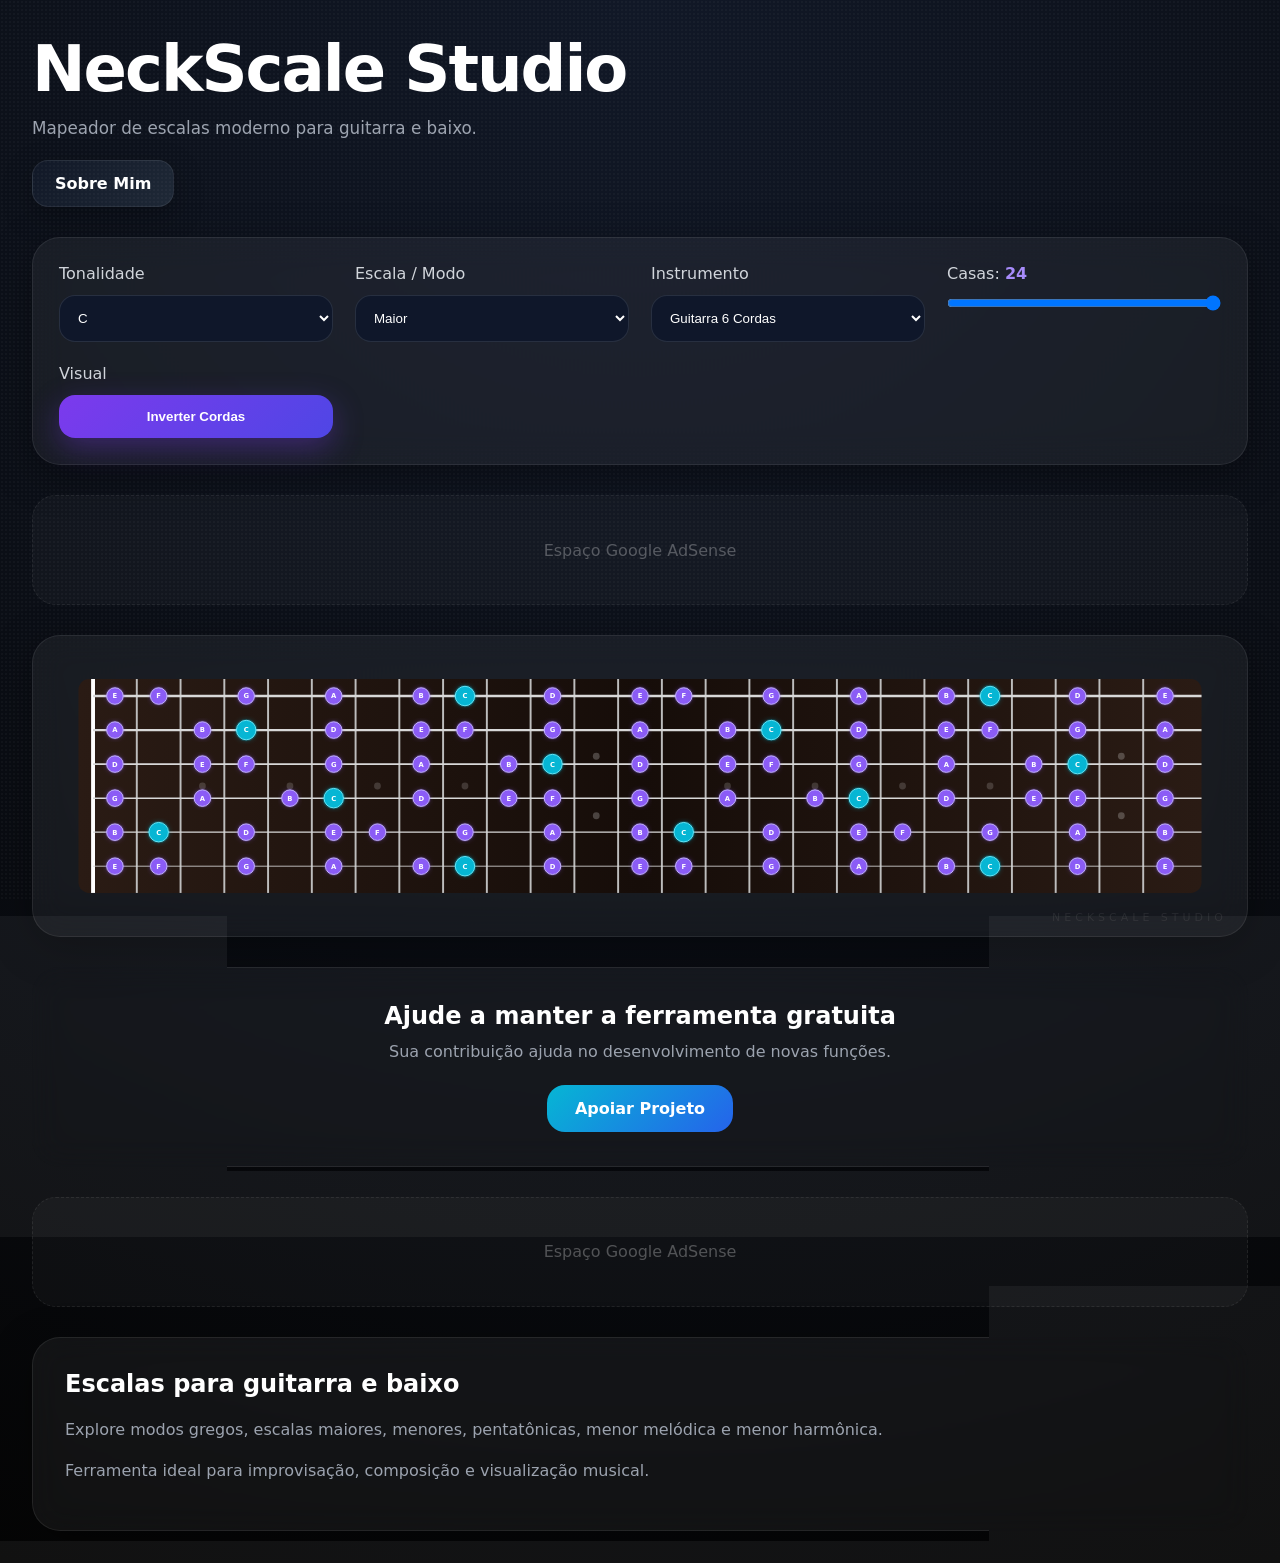
==== index.html @ 39ce0e80 "Primeira versão NeckScale Studio" ====
<!DOCTYPE html>
<html lang="pt-BR">
<head>

  <meta charset="UTF-8" />

  <link
  rel="icon"
  type="image/x-icon"
  href="favicon.ico"
/>

  <meta
    name="viewport"
    content="width=device-width, initial-scale=1.0"
  />

  <!-- SEO -->

  <title>
    NeckScale Studio | Mapeador de Escalas
  </title>

 <!-- SEO -->

  <title>
    NeckScale Studio | Escalas para Guitarra e Baixo
  </title>

  <meta
    name="description"
    content="Mapeador moderno de escalas para guitarra e baixo."
  />

  <meta
    name="keywords"
    content="escalas guitarra, modos gregos, fretboard, guitarra moderna"
  />

  <meta
    name="author"
    content="Tony"
  />

  <meta
    name="robots"
    content="index, follow"
  />

  <!-- OPEN GRAPH -->

  <meta
    property="og:title"
    content="NeckScale Studio"
  />

  <meta
    property="og:description"
    content="Mapeador moderno de escalas para guitarra e baixo."
  />

  <meta
    property="og:type"
    content="website"
  />

  <meta
    property="og:url"
    content="https://neckscalestudio.com.br/"
  />

  <meta
    property="og:image"
    content="https://neckscalestudio.com.br/assets/preview.jpg"
  />

  <!-- CANONICAL -->

  <link
    rel="canonical"
    href="https://neckscalestudio.com.br/"
  />

  <!-- FAVICON -->

  <link
    rel="icon"
    type="image/x-icon"
    href="favicon.ico"
  />

  <link
    rel="stylesheet"
    href="style.css"
  />

</head>
<body>

  <div class="noise"></div>

  <div class="app">

    <!-- HERO -->

    <header class="hero">

      <h1>NeckScale Studio</h1>

      <p>
        Mapeador de escalas moderno
        para guitarra e baixo.
      </p>
      <div class="hero-buttons">

      <a
        href="pages/sobre.html"
        class="about-btn"
      >
        Sobre Mim
      </a>

      </div>

    </header>


    <!-- CONTROLES -->

    <section class="controls glass">

      <div class="control-group">

        <label>Tonalidade</label>

        <select id="keySelect"></select>

      </div>

      <div class="control-group">

        <label>Escala / Modo</label>

        <select id="scaleSelect"></select>

      </div>

      <div class="control-group">

        <label>Instrumento</label>

        <select id="instrumentSelect">

          <option value="guitar6">
            Guitarra 6 Cordas
          </option>

          <option value="guitar7">
            Guitarra 7 Cordas
          </option>

          <option value="bass4">
            Baixo 4 Cordas
          </option>

        </select>

      </div>

      <div class="control-group">

        <label>
          Casas:
          <span id="fretValue">24</span>
        </label>

        <input
          type="range"
          min="12"
          max="24"
          value="24"
          id="fretCount"
        />

      </div>

      <div class="control-group">

        <label>Visual</label>

        <button
          id="invertStringsBtn"
          class="invert-btn"
        >
          Inverter Cordas
        </button>

      </div>

    </section>


    <!-- ===================== -->
    <!-- ADSENSE TOPO -->
    <!-- COLE O CÓDIGO AQUI -->
    <!-- ===================== -->

    <section class="ad-section">

      <div class="ad-placeholder">

        Espaço Google AdSense

      </div>

    </section>


    <!-- BRAÇO -->

    <section class="neck-wrapper glass">

      <div class="neck-scroll">

        <svg id="fretboard"></svg>

      </div>

      <div class="watermark">
        NECKSCALE STUDIO
      </div>

    </section>


    <!-- CONTRIBUIÇÃO -->

    <section class="support-section">

      <div class="support-card glass">

        <h3>
          Ajude a manter a ferramenta gratuita
        </h3>

        <p>
          Sua contribuição ajuda no
          desenvolvimento de novas funções.
        </p>

        <a
          href="https://apoia.se/neckscalestudio"
          target="_blank"
          class="support-btn"
        >
          Apoiar Projeto
        </a>

      </div>

    </section>


    <!-- ===================== -->
    <!-- ADSENSE FOOTER -->
    <!-- COLE O CÓDIGO AQUI -->
    <!-- ===================== -->

    <section class="ad-section">

      <div class="ad-placeholder">

        Espaço Google AdSense

      </div>

    </section>


    <!-- SEO CONTENT -->

    <section class="seo-content glass">

      <h2>
        Escalas para guitarra e baixo
      </h2>

      <p>
        Explore modos gregos, escalas
        maiores, menores, pentatônicas,
        menor melódica e menor harmônica.
      </p>

      <p>
        Ferramenta ideal para improvisação,
        composição e visualização musical.
      </p>

    </section>

  </div>

  <script src="script.js"></script>

</body>
</html>
---- style.css ----
:root{

  --bg:#05060a;

  --panel:
    rgba(255,255,255,.05);

  --border:
    rgba(255,255,255,.08);

  --text:#ffffff;

  --muted:#9ca3af;

  --purple:#8b5cf6;

  --cyan:#06b6d4;

}


/* =========================
   RESET
========================= */

*{

  margin:0;
  padding:0;

  box-sizing:border-box;

  -webkit-user-drag:none;

}


/* =========================
   BODY
========================= */

html,
body{

  width:100%;

  min-height:100%;

  overflow-x:hidden;

  background:
    radial-gradient(
      circle at top,
      #111827 0%,
      #050505 100%
    );

  color:var(--text);

  font-family:
    Inter,
    system-ui,
    sans-serif;

}


body{

  padding:32px;

}


/* =========================
   NOISE
========================= */

.noise{

  position:fixed;

  inset:0;

  opacity:.03;

  pointer-events:none;

  background-image:
    radial-gradient(
      #ffffff 1px,
      transparent 1px
    );

  background-size:4px 4px;

}


/* =========================
   APP
========================= */

.app{

  width:100%;

  max-width:1500px;

  margin:auto;

}


/* =========================
   HERO
========================= */

.hero{

  display:flex;

  flex-direction:column;

  align-items:flex-start;

  gap:12px;

  margin-bottom:30px;

}


.hero h1{

  font-size:
    clamp(2.4rem,5vw,4.5rem);

  letter-spacing:-2px;

}


.hero p{

  color:var(--muted);

  font-size:1.05rem;

}


/* =========================
   GLASS
========================= */

.glass{

  background:var(--panel);

  border:
    1px solid var(--border);

  backdrop-filter:blur(16px);

  border-radius:28px;

  box-shadow:
    0 10px 40px rgba(0,0,0,.35);

}


/* =========================
   CONTROLS
========================= */

.controls{

  display:grid;

  grid-template-columns:
    repeat(auto-fit,minmax(220px,1fr));

  gap:22px;

  padding:26px;

  margin-bottom:30px;

}


.control-group{

  display:flex;

  flex-direction:column;

  gap:12px;

}


.control-group label{

  color:#d1d5db;

}


/* =========================
   INPUTS
========================= */

select,
input[type="range"]{

  width:100%;

}


select{

  background:#0f172a;

  color:white;

  border:
    1px solid rgba(255,255,255,.1);

  border-radius:16px;

  padding:14px;

  outline:none;

  transition:.25s;

}


select:hover{

  border-color:#8b5cf6;

}


/* =========================
   BUTTON
========================= */

.invert-btn{

  border:none;

  outline:none;

  cursor:pointer;

  padding:14px 18px;

  border-radius:16px;

  color:white;

  font-weight:700;

  background:
    linear-gradient(
      135deg,
      #7c3aed,
      #4f46e5
    );

  transition:.25s;

  box-shadow:
    0 10px 30px
    rgba(124,58,237,.35);

}


.invert-btn:hover{

  transform:translateY(-2px);

}


/* =========================
   FRET VALUE
========================= */

#fretValue{

  color:#a78bfa;

  font-weight:700;

}


/* =========================
   NECK
========================= */

.neck-wrapper{

  position:relative;

  overflow:hidden;

  padding:26px;

}


.neck-scroll{

  width:100%;

  overflow:hidden;

}


#fretboard{

  width:100%;

  height:auto;

  display:block;

}


/* =========================
   WATERMARK
========================= */

.watermark{

  position:absolute;

  right:20px;
  bottom:12px;

  opacity:.07;

  letter-spacing:4px;

  font-size:11px;

  pointer-events:none;

}


/* =========================
   ADSENSE
========================= */

.ad-section{

  margin:30px 0;

}


.ad-placeholder{

  width:100%;

  min-height:110px;

  border-radius:24px;

  display:flex;

  align-items:center;
  justify-content:center;

  background:
    rgba(255,255,255,.03);

  border:
    1px dashed rgba(255,255,255,.08);

  color:
    rgba(255,255,255,.28);

}


/* =========================
   SUPPORT
========================= */

.support-section{

  margin-top:30px;

}


.support-card{

  padding:34px;

  text-align:center;

}


.support-card h3{

  font-size:1.5rem;

  margin-bottom:12px;

}


.support-card p{

  color:var(--muted);

  margin-bottom:24px;

}


.support-btn{

  display:inline-flex;

  align-items:center;
  justify-content:center;

  padding:14px 28px;

  border-radius:18px;

  text-decoration:none;

  color:white;

  font-weight:700;

  background:
    linear-gradient(
      135deg,
      #06b6d4,
      #2563eb
    );

  transition:.25s;

}


.support-btn:hover{

  transform:translateY(-2px);

}


/* =========================
   SEO CONTENT
========================= */

.seo-content{

  margin-top:30px;

  padding:32px;

}


.seo-content h2{

  margin-bottom:18px;

}


.seo-content p{

  color:var(--muted);

  line-height:1.7;

  margin-bottom:14px;

}


/* =========================
   MOBILE
========================= */

@media(max-width:768px){

  body{

    padding:18px;

  }

  .controls{

    grid-template-columns:1fr;

  }

}


/* =========================
   HERO BUTTONS
========================= */

.hero-buttons{

  display:flex;

  align-items:center;

  gap:14px;

  margin-top:10px;

}


/* =========================
   ABOUT BUTTON
========================= */

.about-btn{

  display:inline-flex;

  align-items:center;
  justify-content:center;

  padding:13px 22px;

  border-radius:16px;

  text-decoration:none;

  color:white;

  font-weight:700;

  background:
    linear-gradient(
      135deg,
      #111827,
      #1f2937
    );

  border:
    1px solid rgba(255,255,255,.08);

  transition:.25s;

  box-shadow:
    0 10px 30px
    rgba(0,0,0,.25);

}


.about-btn:hover{

  transform:translateY(-2px);

  border-color:
    rgba(139,92,246,.45);

  box-shadow:
    0 14px 40px
    rgba(139,92,246,.18);

}



/* =========================
   ABOUT PAGE
========================= */

.about-page{

  display:grid;

  grid-template-columns:
    320px 1fr;

  gap:42px;

  padding:42px;

  margin-top:30px;

}


.about-photo-area{

  display:flex;

  align-items:flex-start;

  justify-content:center;

}


.about-photo{

  width:100%;

  max-width:300px;

  border-radius:28px;

  object-fit:cover;

  border:
    1px solid rgba(255,255,255,.08);

  box-shadow:
    0 20px 60px rgba(0,0,0,.45);

}


.about-content h1{

  font-size:
    clamp(2rem,5vw,4rem);

  margin-bottom:18px;

}


.about-content p{

  color:var(--muted);

  line-height:1.9;

  margin-bottom:18px;

}


.about-tag{

  display:inline-flex;

  padding:10px 16px;

  border-radius:999px;

  margin-bottom:22px;

  background:
    rgba(139,92,246,.12);

  border:
    1px solid rgba(139,92,246,.18);

  color:#c4b5fd;

  font-size:.82rem;

  letter-spacing:1px;

}


.about-list{

  display:grid;

  gap:12px;

  margin:26px 0;

}


.about-item{

  padding:14px 18px;

  border-radius:18px;

  background:
    rgba(255,255,255,.03);

  border:
    1px solid rgba(255,255,255,.05);

}


.about-final{

  margin-top:30px;

  font-size:1.08rem;

}


/* =========================
   SOCIAL
========================= */

.social-buttons{

  display:flex;

  flex-wrap:wrap;

  gap:14px;

  margin-top:30px;

}


.social-btn{

  display:inline-flex;

  align-items:center;
  justify-content:center;

  padding:14px 22px;

  border-radius:16px;

  text-decoration:none;

  color:white;

  font-weight:700;

  background:
    linear-gradient(
      135deg,
      #111827,
      #1f2937
    );

  border:
    1px solid rgba(255,255,255,.08);

  transition:.25s;

}


.social-btn:hover{

  transform:translateY(-2px);

  border-color:
    rgba(139,92,246,.35);

}


/* =========================
   CONTACT
========================= */

.contact-btn{

  border:none;

  outline:none;

  cursor:pointer;

  margin-top:26px;

  padding:16px 24px;

  border-radius:18px;

  color:white;

  font-weight:700;

  background:
    linear-gradient(
      135deg,
      #06b6d4,
      #2563eb
    );

  transition:.25s;

}


.contact-btn:hover{

  transform:translateY(-2px);

}


.back-btn{

  display:inline-flex;

  margin-top:22px;

  color:#9ca3af;

  text-decoration:none;

}


/* =========================
   MODAL
========================= */

.contact-modal{

  position:fixed;

  inset:0;

  display:flex;

  align-items:center;
  justify-content:center;

  background:
    rgba(0,0,0,.6);

  opacity:0;

  visibility:hidden;

  transition:.25s;

  z-index:999;

}


.show-modal{

  opacity:1;

  visibility:visible;

}


.contact-box{

  width:90%;

  max-width:420px;

  padding:34px;

  text-align:center;

}


.contact-box h2{

  margin-bottom:14px;

}


.contact-box p{

  color:var(--muted);

  margin-bottom:24px;

}


.close-modal{

  margin-top:18px;

  border:none;

  background:none;

  color:#9ca3af;

  cursor:pointer;

}


/* =========================
   MOBILE
========================= */

@media(max-width:900px){

  .about-page{

    grid-template-columns:1fr;

  }

  .about-photo-area{

    justify-content:flex-start;

  }

}
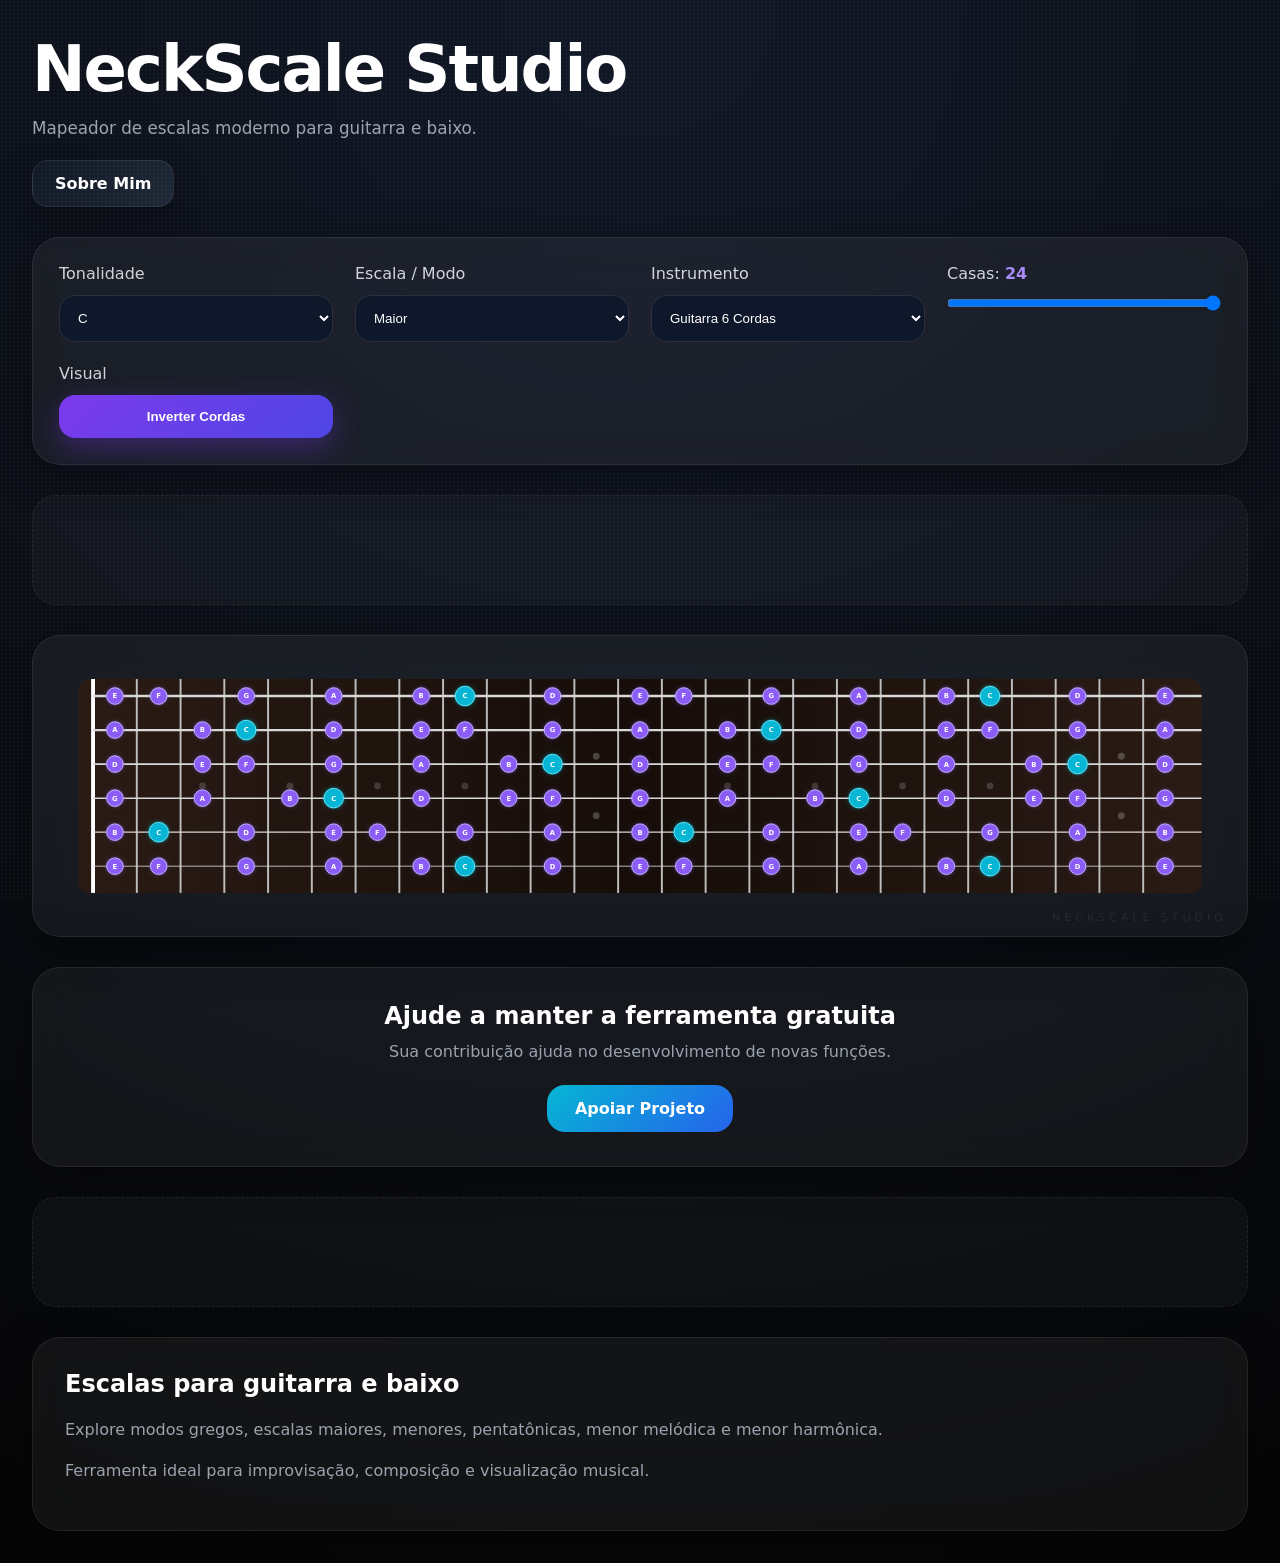
==== commit fe20ea57: "adsense" ====
--- a/index.html
+++ b/index.html
@@ -205,11 +205,14 @@
     <!-- COLE O CÓDIGO AQUI -->
     <!-- ===================== -->
 
+    
+
     <section class="ad-section">
 
       <div class="ad-placeholder">
 
-        Espaço Google AdSense
+        <script async src="https://pagead2.googlesyndication.com/pagead/js/adsbygoogle.js?client=ca-pub-6799094039723794"
+     crossorigin="anonymous"></script>
 
       </div>
 
@@ -270,7 +273,8 @@
 
       <div class="ad-placeholder">
 
-        Espaço Google AdSense
+        <script async src="https://pagead2.googlesyndication.com/pagead/js/adsbygoogle.js?client=ca-pub-6799094039723794"
+     crossorigin="anonymous"></script>
 
       </div>
 
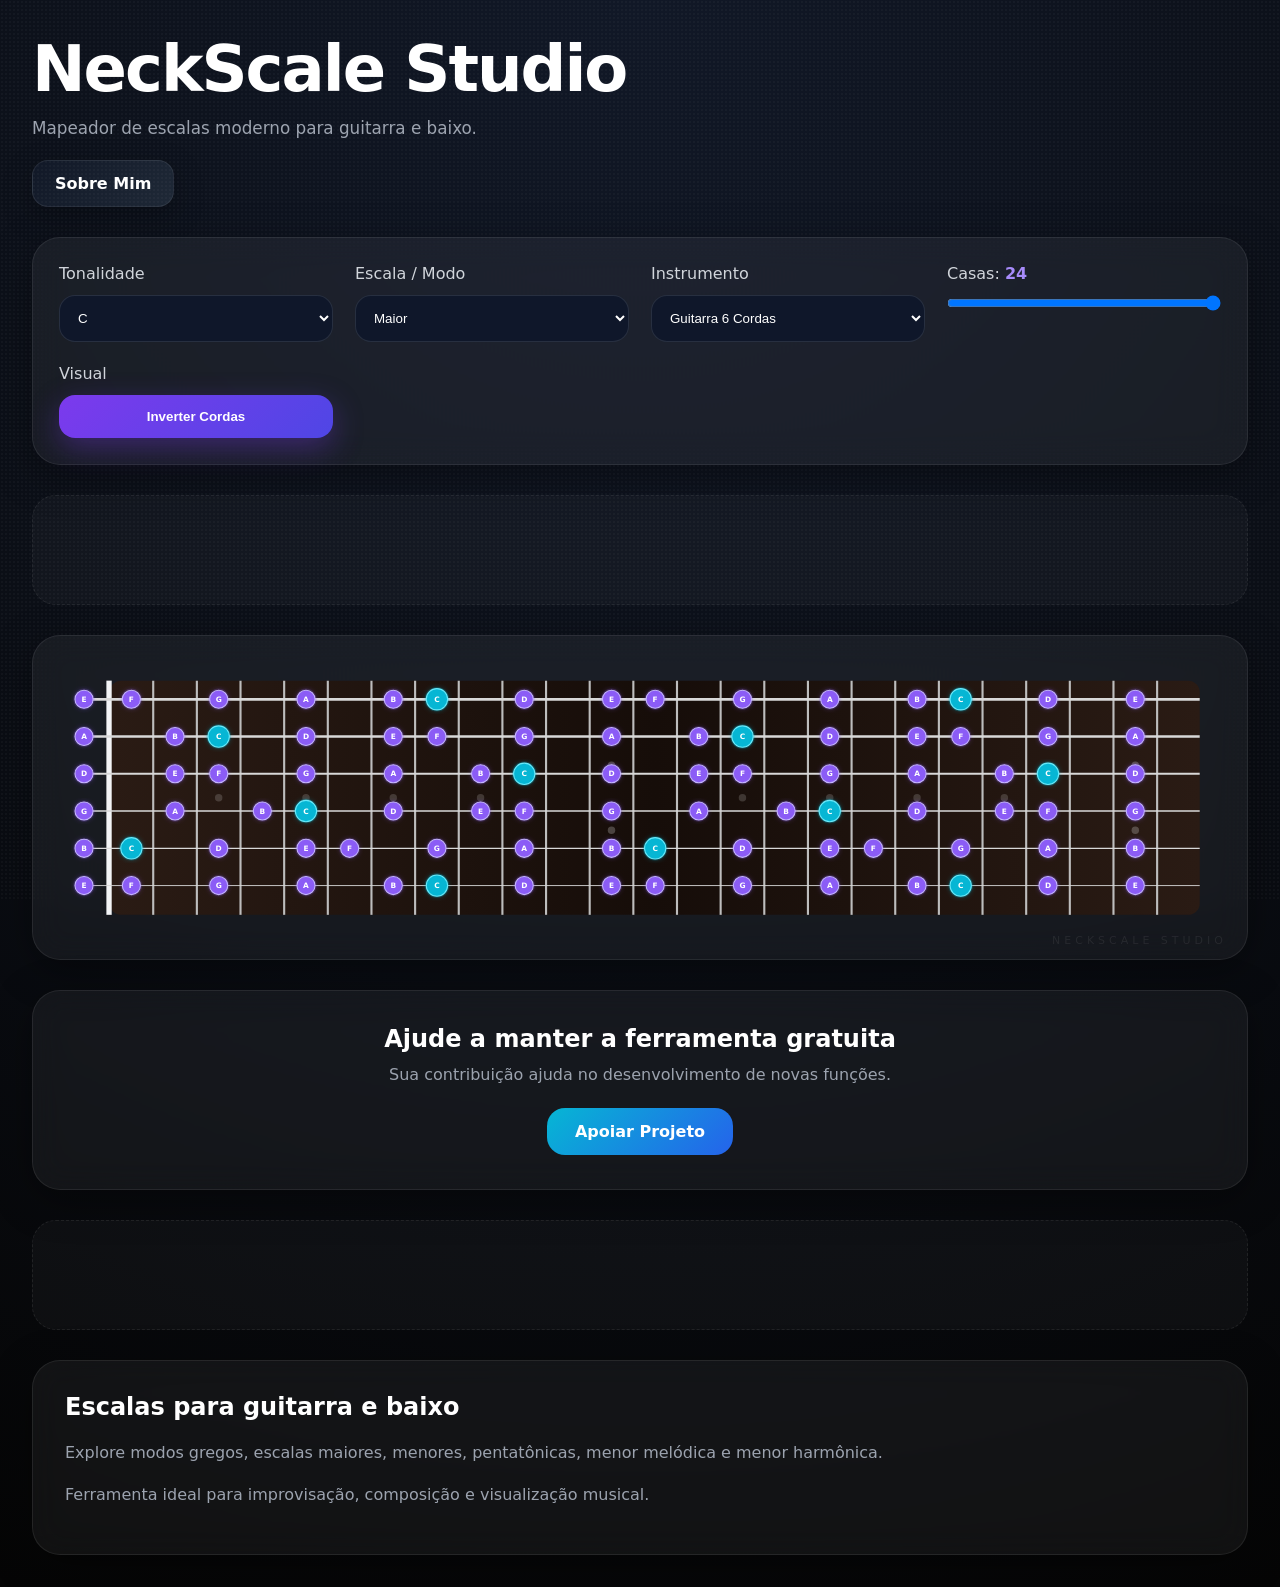
==== commit 46629a18: "add cavaquinho" ====
--- a/index.html
+++ b/index.html
@@ -161,6 +161,14 @@
 
           <option value="bass4">
             Baixo 4 Cordas
+          </option>
+
+          <option value="ukulele">
+            Ukulele
+            </option>
+
+          <option value="cavaquinho">
+             Cavaquinho
           </option>
 
         </select>
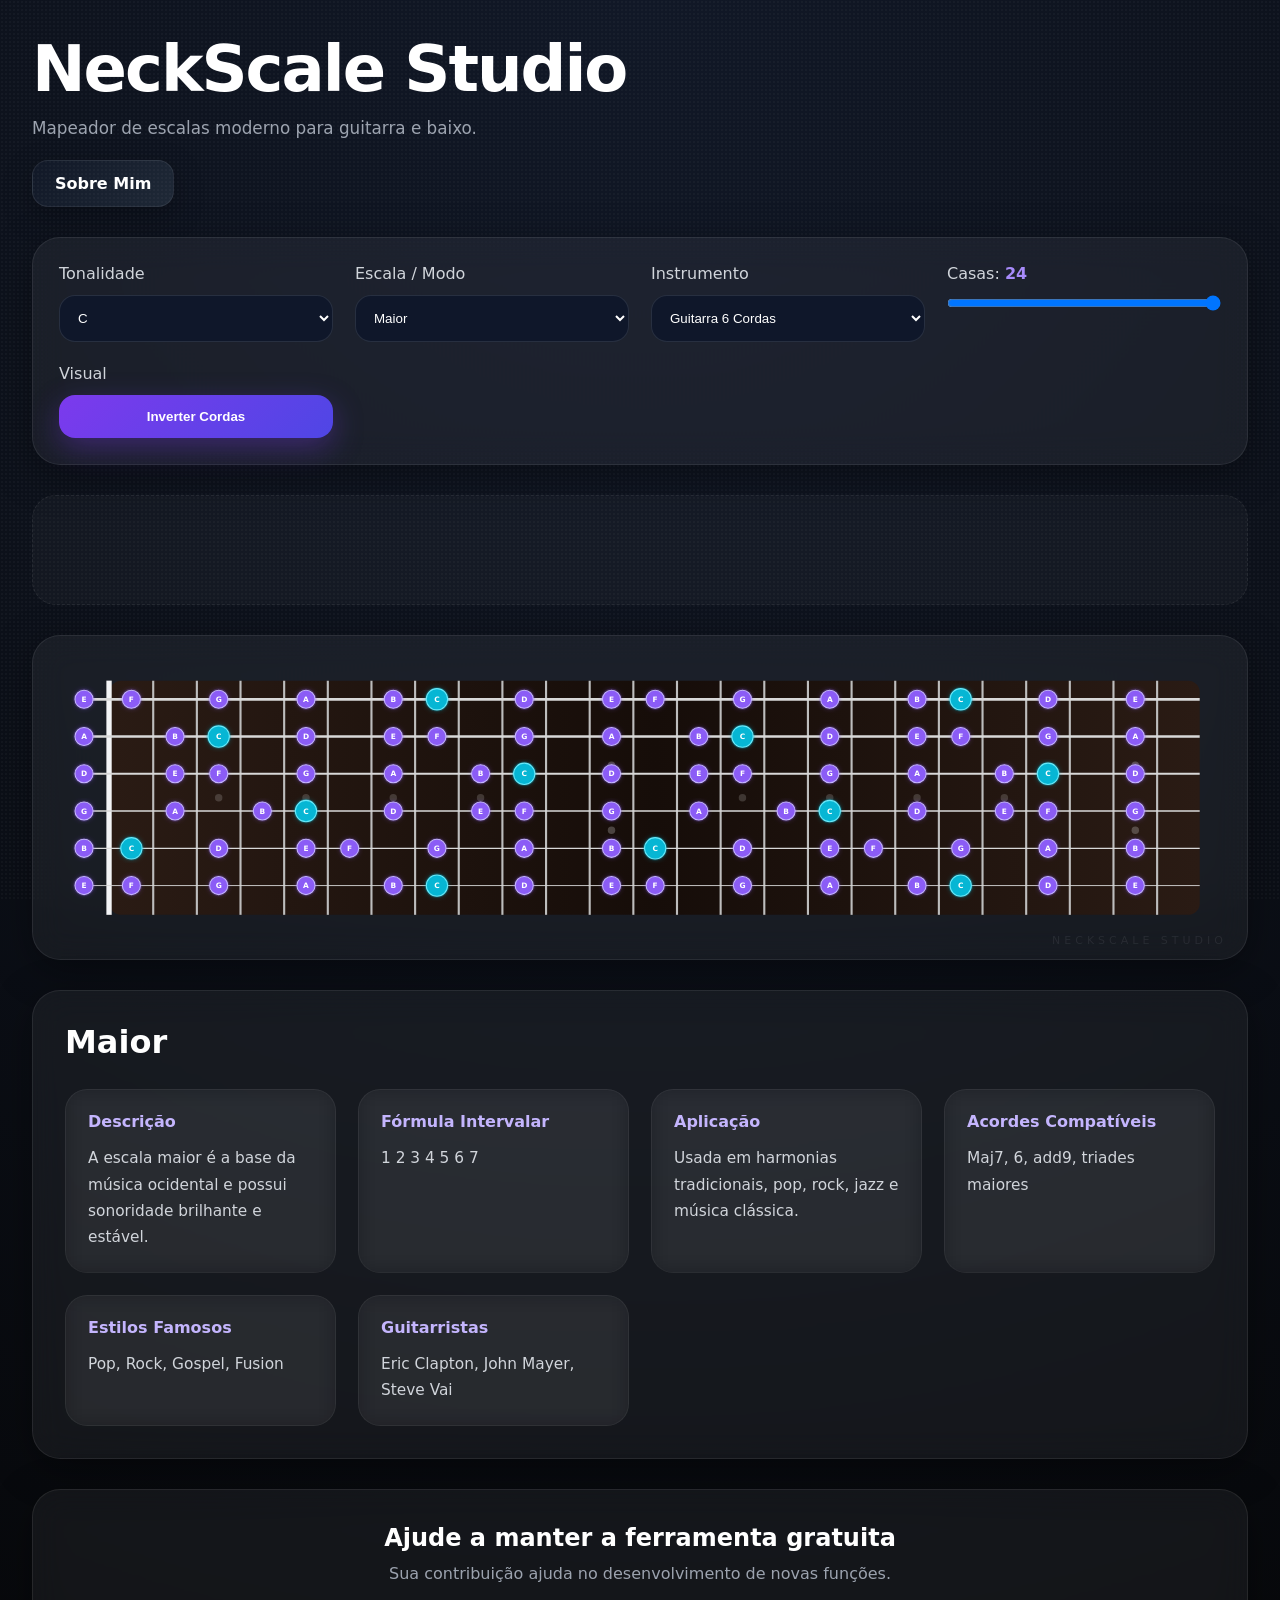
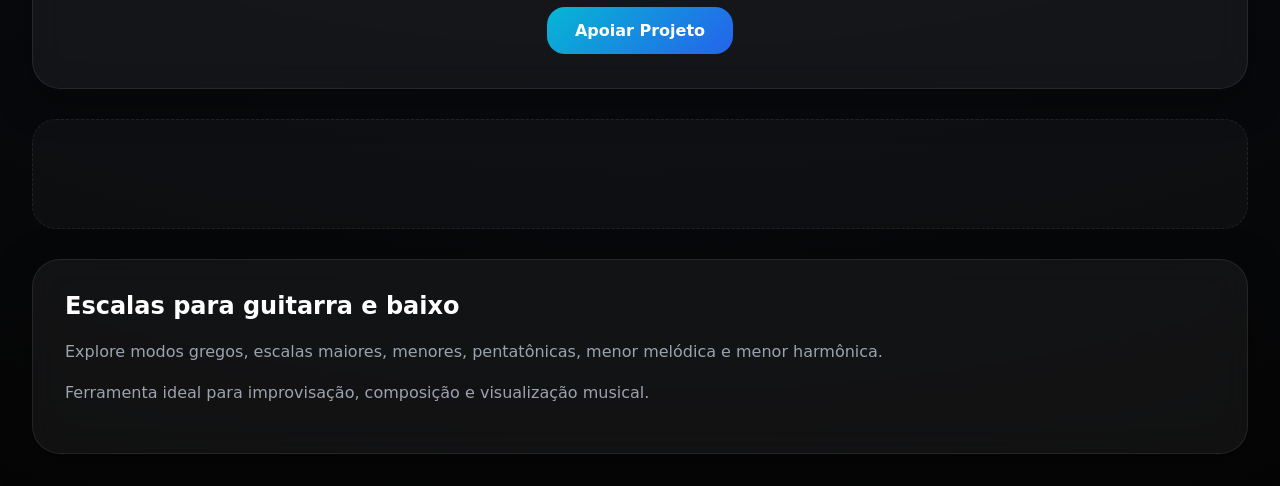
==== commit d81df691: "adidionando informações sobre a escala" ====
--- a/index.html
+++ b/index.html
@@ -1,5 +1,5 @@
 <!DOCTYPE html>
-<html lang="pt-BR">
+<html lang="pt-BR" translate="yes">
 <head>
 
   <meta charset="UTF-8" />
@@ -244,6 +244,73 @@
     </section>
 
 
+<!-- ========================= -->
+<!-- INFO DA ESCALA -->
+<!-- ========================= -->
+
+<section
+  id="scaleInfo"
+  class="scale-info glass"
+>
+
+  <h2 id="scaleTitle">
+    Escala Maior
+  </h2>
+
+  <div class="info-grid">
+
+    <div class="info-card">
+
+      <h3>Descrição</h3>
+
+      <p id="scaleDescription"></p>
+
+    </div>
+
+    <div class="info-card">
+
+      <h3>Fórmula Intervalar</h3>
+
+      <p id="scaleFormula"></p>
+
+    </div>
+
+    <div class="info-card">
+
+      <h3>Aplicação</h3>
+
+      <p id="scaleApplication"></p>
+
+    </div>
+
+    <div class="info-card">
+
+      <h3>Acordes Compatíveis</h3>
+
+      <p id="scaleChords"></p>
+
+    </div>
+
+    <div class="info-card">
+
+      <h3>Estilos Famosos</h3>
+
+      <p id="scaleStyles"></p>
+
+    </div>
+
+    <div class="info-card">
+
+      <h3>Guitarristas</h3>
+
+      <p id="scalePlayers"></p>
+
+    </div>
+
+  </div>
+
+</section>
+
     <!-- CONTRIBUIÇÃO -->
 
     <section class="support-section">
--- a/style.css
+++ b/style.css
@@ -939,4 +939,93 @@
 
   }
 
+}
+
+/* =========================
+   SCALE INFO
+========================= */
+
+.scale-info{
+
+  margin-top:30px;
+
+  padding:32px;
+
+}
+
+.scale-info h2{
+
+  margin-bottom:28px;
+
+  font-size:2rem;
+
+}
+
+.info-grid{
+
+  display:grid;
+
+  grid-template-columns:
+    repeat(auto-fit,minmax(260px,1fr));
+
+  gap:22px;
+
+}
+
+.info-card{
+
+  padding:22px;
+
+  border-radius:22px;
+
+  background:
+    rgba(255,255,255,.03);
+
+  border:
+    1px solid rgba(255,255,255,.06);
+
+  backdrop-filter:blur(10px);
+
+  transition:.25s;
+
+}
+
+.info-card:hover{
+
+  transform:translateY(-4px);
+
+  border-color:
+    rgba(139,92,246,.35);
+
+}
+
+.info-card h3{
+
+  margin-bottom:14px;
+
+  color:#c4b5fd;
+
+  font-size:1rem;
+
+}
+
+.info-card p{
+
+  color:#d1d5db;
+
+  line-height:1.7;
+
+  font-size:.96rem;
+
+}
+
+/* =========================
+   TEXTO COPIÁVEL
+========================= */
+
+.scale-info,
+.scale-info *{
+
+  user-select:text !important;
+
 }
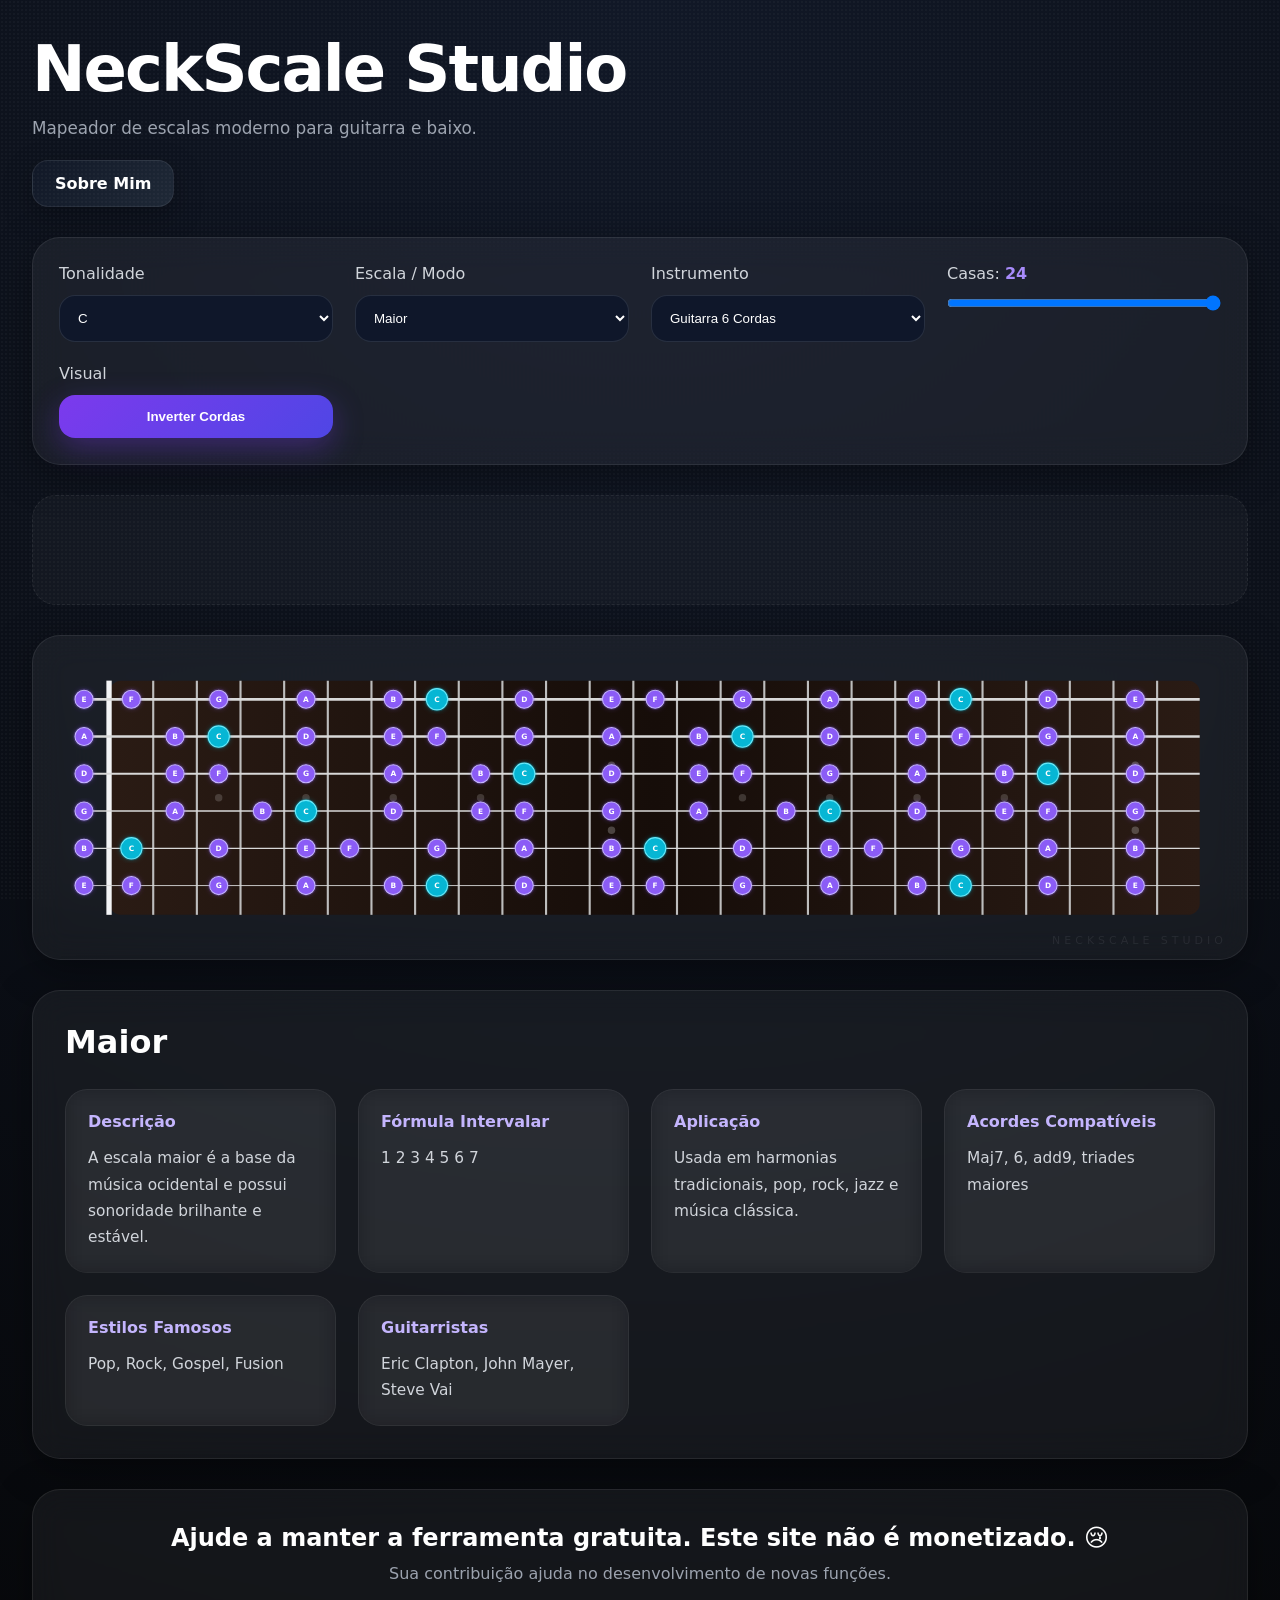
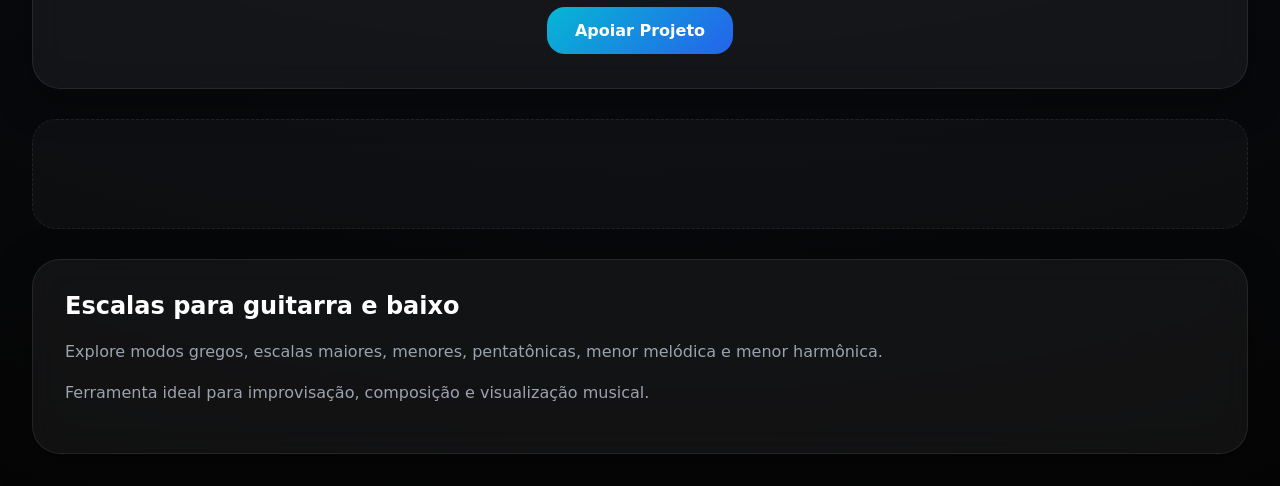
==== commit 3378da12: "apelando para ver se ajudam" ====
--- a/index.html
+++ b/index.html
@@ -318,7 +318,7 @@
       <div class="support-card glass">
 
         <h3>
-          Ajude a manter a ferramenta gratuita
+          Ajude a manter a ferramenta gratuita. Este site não é monetizado. 😢
         </h3>
 
         <p>
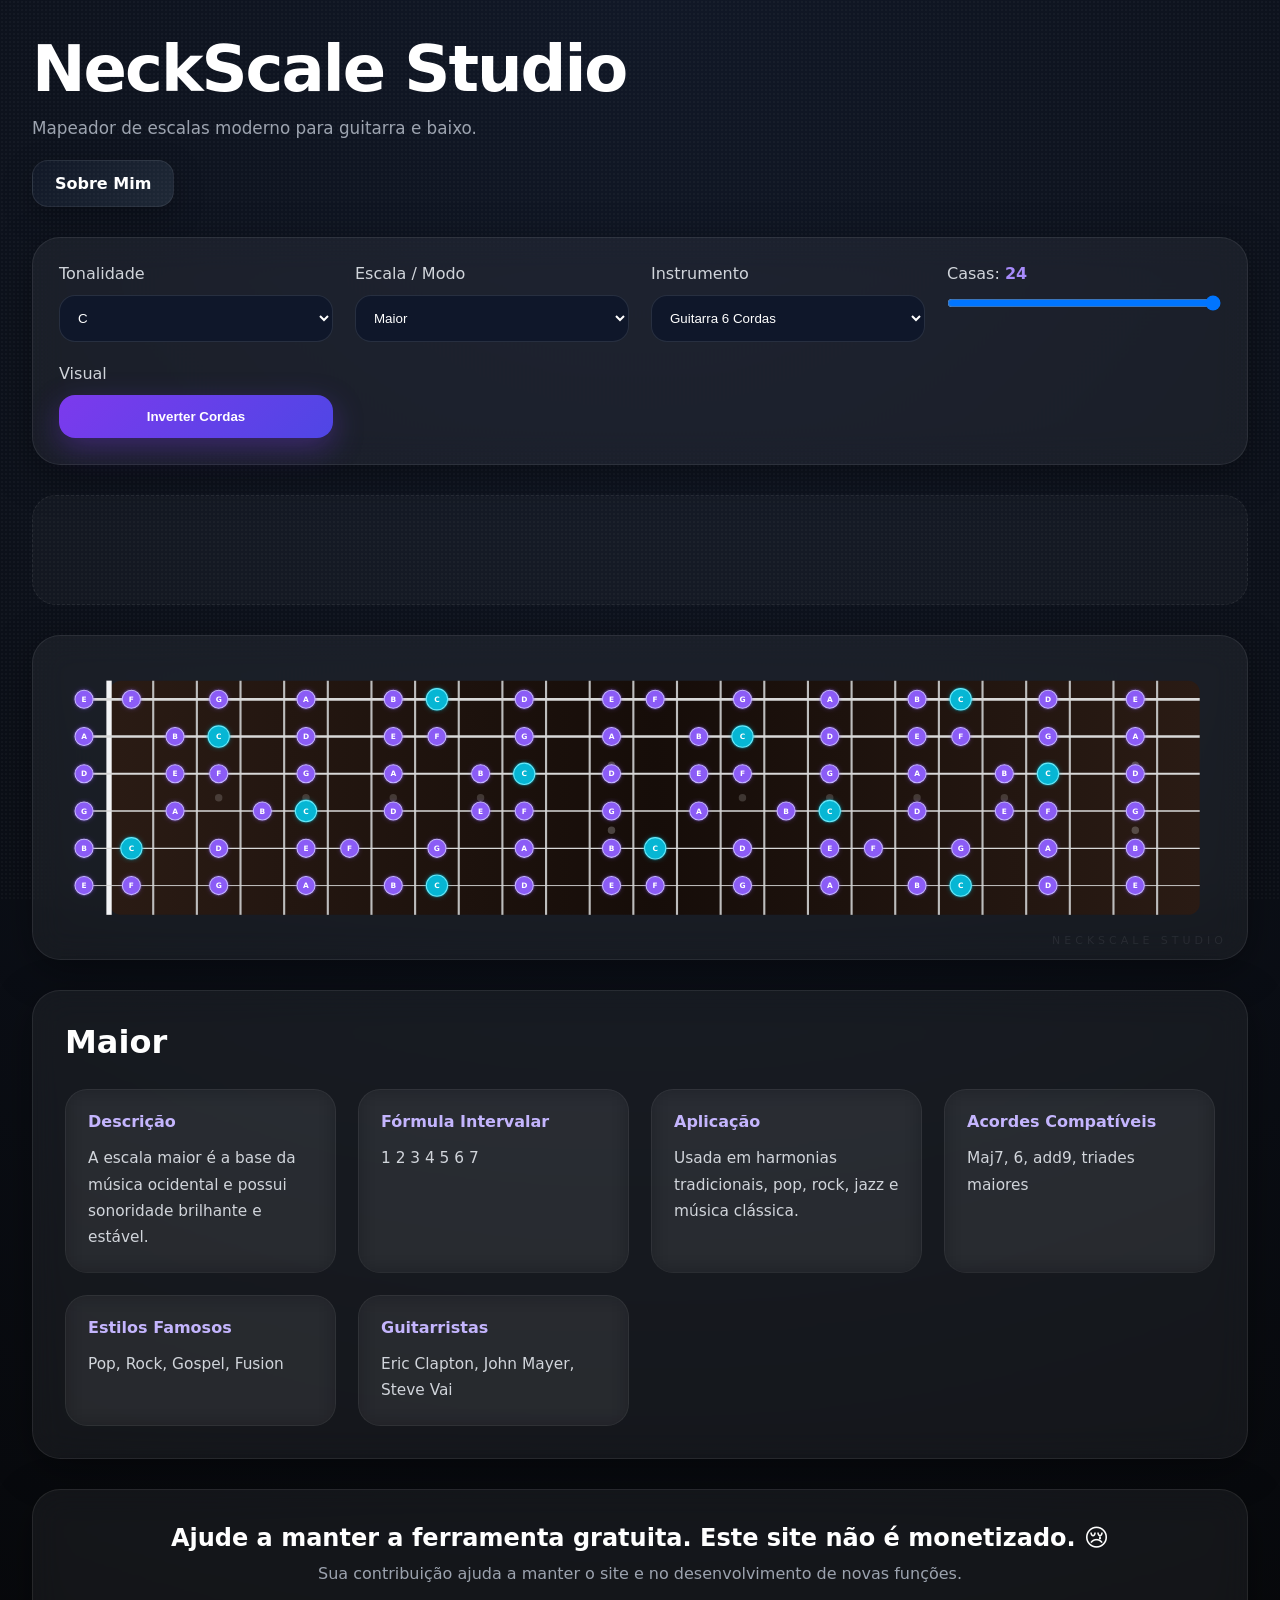
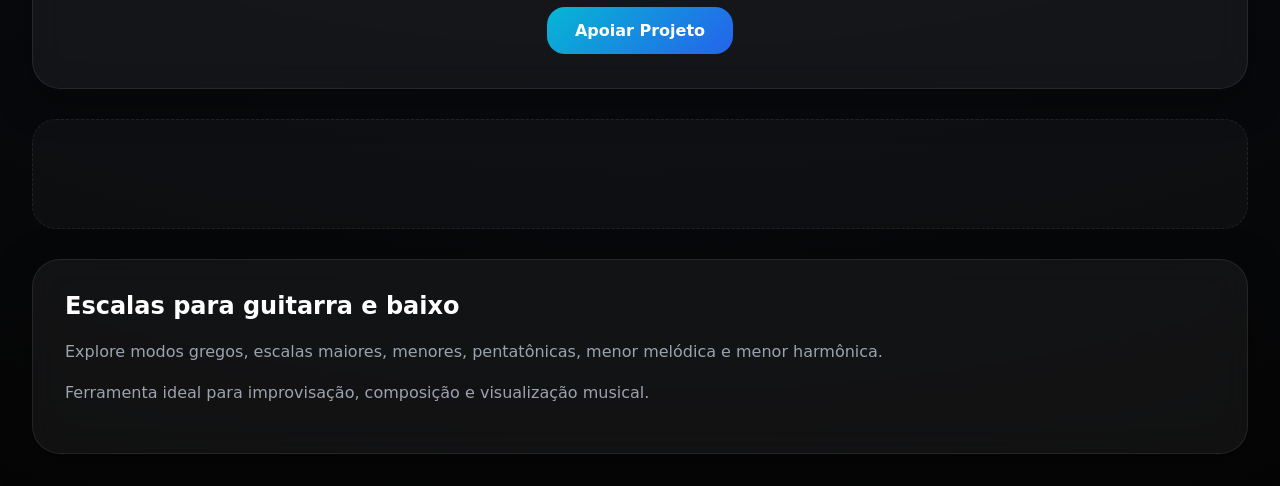
==== commit 41dc0662: "tentando conseguir apoio" ====
--- a/index.html
+++ b/index.html
@@ -322,7 +322,7 @@
         </h3>
 
         <p>
-          Sua contribuição ajuda no
+          Sua contribuição ajuda a manter o site e no
           desenvolvimento de novas funções.
         </p>
 
